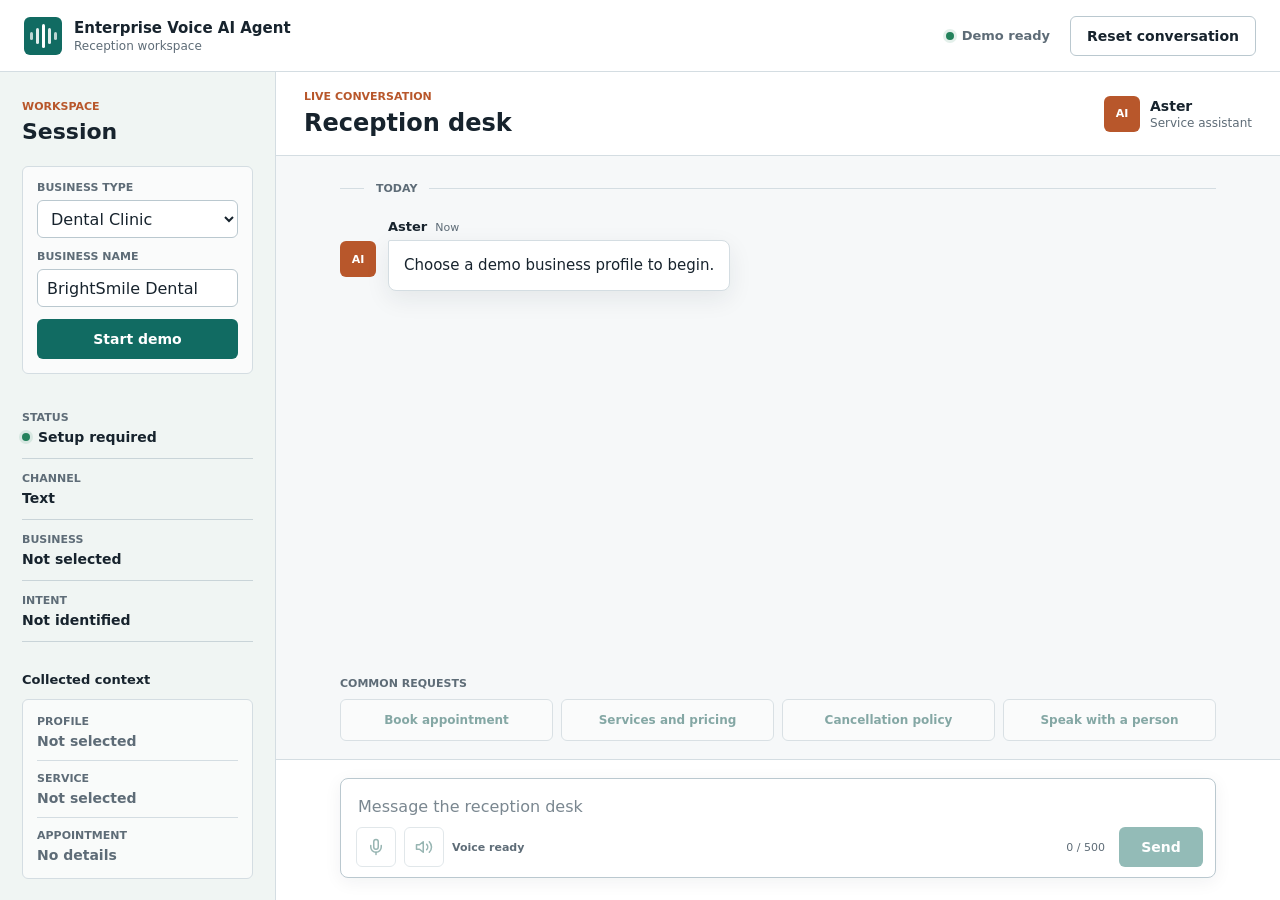
==== public/index.html @ cfefa518 "feat: prepare production vercel deployment" ====
<!DOCTYPE html>
<html lang="en">
  <head>
    <meta charset="UTF-8">
    <meta name="viewport" content="width=device-width, initial-scale=1.0">
    <meta
      name="description"
      content="Enterprise Voice AI Agent reception workspace"
    >
    <title>Enterprise Voice AI Agent</title>
    <link rel="stylesheet" href="styles.css">
  </head>
  <body>
    <a class="skip-link" href="#conversation-log">Skip to conversation</a>

    <div class="app-shell">
      <header class="topbar">
        <div class="brand" aria-label="Enterprise Voice AI Agent">
          <span class="brand-mark" aria-hidden="true">
            <span></span>
            <span></span>
            <span></span>
            <span></span>
            <span></span>
          </span>
          <span class="brand-copy">
            <strong>Enterprise Voice AI Agent</strong>
            <span>Reception workspace</span>
          </span>
        </div>

        <div class="topbar-actions">
          <span class="system-status">
            <span class="status-dot" aria-hidden="true"></span>
            Demo ready
          </span>
          <button class="button button--secondary" type="button" data-reset>
            Reset conversation
          </button>
        </div>
      </header>

      <main class="workspace">
        <aside class="session-panel" aria-labelledby="session-title">
          <div class="session-panel__header">
            <p class="eyebrow">Workspace</p>
            <h2 id="session-title">Session</h2>
          </div>

          <form class="profile-form" data-profile-form>
            <div class="field-group">
              <label for="business-type">Business type</label>
              <select id="business-type" name="business_type" data-business-type>
                <option value="dental">Dental Clinic</option>
                <option value="salon">Salon</option>
                <option value="auto_repair">Auto Repair Shop</option>
              </select>
            </div>

            <div class="field-group">
              <label for="business-name">Business name</label>
              <input
                id="business-name"
                name="business_name"
                type="text"
                maxlength="80"
                value="BrightSmile Dental"
                data-business-name
              >
            </div>

            <button class="button button--primary profile-form__submit" type="submit">
              Start demo
            </button>
          </form>

          <dl class="session-details">
            <div>
              <dt>Status</dt>
              <dd>
                <span class="status-dot" aria-hidden="true"></span>
                <span data-session-status>Setup required</span>
              </dd>
            </div>
            <div>
              <dt>Channel</dt>
              <dd data-session-channel>Text</dd>
            </div>
            <div>
              <dt>Business</dt>
              <dd data-session-business>Not selected</dd>
            </div>
            <div>
              <dt>Intent</dt>
              <dd data-session-intent>Not identified</dd>
            </div>
          </dl>

          <section class="context-panel" aria-labelledby="context-title">
            <h3 id="context-title">Collected context</h3>
            <dl class="context-list">
              <div>
                <dt>Profile</dt>
                <dd data-context-business>Not selected</dd>
              </div>
              <div>
                <dt>Service</dt>
                <dd data-context-service>Not selected</dd>
              </div>
              <div>
                <dt>Appointment</dt>
                <dd data-context-appointment>No details</dd>
              </div>
            </dl>
          </section>
        </aside>

        <section class="conversation-panel" aria-labelledby="conversation-title">
          <header class="conversation-header">
            <div>
              <p class="eyebrow">Live conversation</p>
              <h1 id="conversation-title">Reception desk</h1>
            </div>

            <div class="agent-identity" aria-label="Assistant identity">
              <span class="agent-avatar" aria-hidden="true">AI</span>
              <span>
                <strong>Aster</strong>
                <small>Service assistant</small>
              </span>
            </div>
          </header>

          <div
            class="conversation-log"
            id="conversation-log"
            role="log"
            aria-live="polite"
            aria-relevant="additions"
            tabindex="-1"
          >
            <div class="date-divider"><span>Today</span></div>

            <article class="message message--assistant" data-assistant-message>
              <span class="agent-avatar message__avatar" aria-hidden="true">AI</span>
              <div class="message__content">
                <div class="message__meta">
                  <strong>Aster</strong>
                  <time>Now</time>
                </div>
                <div class="message__bubble">
                  <p data-initial-assistant-text>Choose a demo business profile to begin.</p>
                </div>
              </div>
            </article>
          </div>

          <section class="quick-actions" aria-labelledby="quick-actions-title">
            <h2 id="quick-actions-title">Common requests</h2>
            <div class="quick-actions__grid">
              <button type="button" data-prompt="I would like to book an appointment." disabled>
                Book appointment
              </button>
              <button type="button" data-prompt="What services and pricing do you offer?" disabled>
                Services and pricing
              </button>
              <button type="button" data-prompt="What is your cancellation policy?" disabled>
                Cancellation policy
              </button>
              <button type="button" data-prompt="I need to speak with a person." disabled>
                Speak with a person
              </button>
            </div>
          </section>

          <div class="composer-region">
            <form class="composer" data-composer>
              <label class="visually-hidden" for="message-input">Message</label>
              <textarea
                id="message-input"
                name="message"
                rows="1"
                maxlength="500"
                placeholder="Message the reception desk"
                autocomplete="off"
                data-message-input
              ></textarea>
              <div class="composer__footer">
                <div class="voice-controls">
                  <button
                    class="icon-button"
                    type="button"
                    aria-label="Start voice input"
                    aria-pressed="false"
                    title="Start voice input"
                    disabled
                    data-voice-input
                  >
                    <svg
                      aria-hidden="true"
                      viewBox="0 0 24 24"
                      fill="none"
                      stroke="currentColor"
                      stroke-width="2"
                      stroke-linecap="round"
                      stroke-linejoin="round"
                    >
                      <path d="M12 2a3 3 0 0 0-3 3v7a3 3 0 0 0 6 0V5a3 3 0 0 0-3-3Z"></path>
                      <path d="M19 10v2a7 7 0 0 1-14 0v-2"></path>
                      <path d="M12 19v3"></path>
                    </svg>
                  </button>
                  <button
                    class="icon-button"
                    type="button"
                    aria-label="Read latest assistant response"
                    title="Read latest assistant response"
                    disabled
                    data-speak-latest
                  >
                    <svg
                      aria-hidden="true"
                      viewBox="0 0 24 24"
                      fill="none"
                      stroke="currentColor"
                      stroke-width="2"
                      stroke-linecap="round"
                      stroke-linejoin="round"
                    >
                      <path d="M11 5 6 9H2v6h4l5 4V5Z"></path>
                      <path d="M15.54 8.46a5 5 0 0 1 0 7.07"></path>
                      <path d="M19.07 4.93a10 10 0 0 1 0 14.14"></path>
                    </svg>
                  </button>
                  <span class="voice-status" role="status" data-voice-status>
                    Checking voice support
                  </span>
                </div>

                <div class="composer-actions">
                  <span class="character-count" data-character-count>0 / 500</span>
                  <button class="button button--primary" type="submit" disabled data-send>
                    Send
                  </button>
                </div>
              </div>
            </form>
          </div>
        </section>
      </main>
    </div>

    <p class="visually-hidden" role="status" aria-live="polite" data-announcement></p>

    <script src="app.js"></script>
  </body>
</html>
---- public/styles.css ----
:root {
  color-scheme: light;
  --page: #e9eef2;
  --surface: #ffffff;
  --surface-subtle: #f6f8f9;
  --sidebar: #f0f5f3;
  --text: #17232d;
  --text-soft: #5e6c77;
  --border: #d4dde2;
  --border-strong: #bac8cf;
  --primary: #116b62;
  --primary-dark: #0a514a;
  --primary-soft: #e0f0ec;
  --accent: #b8572b;
  --user-message: #234f68;
  --focus: #c36b14;
  --success: #23815b;
  --shadow: 0 8px 24px rgba(23, 35, 45, 0.08);
  font-family:
    Inter, ui-sans-serif, system-ui, -apple-system, BlinkMacSystemFont, "Segoe UI",
    sans-serif;
}

* {
  box-sizing: border-box;
}

html {
  min-width: 320px;
  background: var(--page);
}

body {
  min-width: 320px;
  min-height: 100vh;
  min-height: 100dvh;
  margin: 0;
  overflow: hidden;
  color: var(--text);
  background: var(--page);
}

button,
input,
select,
textarea {
  font: inherit;
}

button {
  color: inherit;
}

button:focus-visible,
input:focus-visible,
select:focus-visible,
textarea:focus-visible,
[tabindex="-1"]:focus-visible {
  outline: 3px solid rgba(195, 107, 20, 0.35);
  outline-offset: 2px;
}

.skip-link {
  position: fixed;
  top: 8px;
  left: 8px;
  z-index: 20;
  padding: 10px 14px;
  border-radius: 4px;
  color: #ffffff;
  background: var(--text);
  transform: translateY(-150%);
}

.skip-link:focus {
  transform: translateY(0);
}

.visually-hidden {
  position: absolute;
  width: 1px;
  height: 1px;
  padding: 0;
  margin: -1px;
  overflow: hidden;
  clip: rect(0, 0, 0, 0);
  white-space: nowrap;
  border: 0;
}

.app-shell {
  display: grid;
  grid-template-rows: 72px minmax(0, 1fr);
  width: 100%;
  height: 100vh;
  height: 100dvh;
  background: var(--surface);
}

.topbar {
  position: relative;
  z-index: 5;
  display: flex;
  align-items: center;
  justify-content: space-between;
  gap: 24px;
  min-width: 0;
  padding: 0 24px;
  border-bottom: 1px solid var(--border);
  background: var(--surface);
}

.brand,
.topbar-actions,
.system-status,
.agent-identity,
.session-details dd {
  display: flex;
  align-items: center;
}

.brand {
  min-width: 0;
  gap: 12px;
}

.brand-mark {
  display: flex;
  flex: 0 0 38px;
  align-items: center;
  justify-content: center;
  gap: 3px;
  width: 38px;
  height: 38px;
  border-radius: 6px;
  background: var(--primary);
}

.brand-mark span {
  display: block;
  width: 3px;
  border-radius: 2px;
  background: #ffffff;
}

.brand-mark span:nth-child(1),
.brand-mark span:nth-child(5) {
  height: 8px;
  opacity: 0.72;
}

.brand-mark span:nth-child(2),
.brand-mark span:nth-child(4) {
  height: 16px;
  opacity: 0.88;
}

.brand-mark span:nth-child(3) {
  height: 24px;
}

.brand-copy {
  display: grid;
  min-width: 0;
  gap: 2px;
}

.brand-copy strong {
  overflow: hidden;
  font-size: 15px;
  font-weight: 720;
  text-overflow: ellipsis;
  white-space: nowrap;
}

.brand-copy > span {
  color: var(--text-soft);
  font-size: 12px;
}

.topbar-actions {
  flex: 0 0 auto;
  gap: 20px;
}

.system-status {
  gap: 8px;
  color: var(--text-soft);
  font-size: 13px;
  font-weight: 600;
}

.status-dot {
  display: inline-block;
  flex: 0 0 8px;
  width: 8px;
  height: 8px;
  border-radius: 50%;
  background: var(--success);
  box-shadow: 0 0 0 3px rgba(35, 129, 91, 0.12);
}

.button {
  min-height: 40px;
  padding: 0 16px;
  border: 1px solid transparent;
  border-radius: 6px;
  font-size: 14px;
  font-weight: 700;
  cursor: pointer;
  transition:
    background-color 160ms ease,
    border-color 160ms ease,
    color 160ms ease;
}

.button--secondary {
  border-color: var(--border-strong);
  background: var(--surface);
}

.button--secondary:hover {
  border-color: var(--primary);
  color: var(--primary-dark);
  background: var(--primary-soft);
}

.button--primary {
  min-width: 84px;
  color: #ffffff;
  background: var(--primary);
}

.button--primary:hover:not(:disabled) {
  background: var(--primary-dark);
}

.button:disabled {
  cursor: not-allowed;
  opacity: 0.45;
}

.workspace {
  display: grid;
  grid-template-columns: minmax(236px, 276px) minmax(0, 1fr);
  min-width: 0;
  min-height: 0;
}

.session-panel {
  min-width: 0;
  padding: 28px 22px;
  overflow-y: auto;
  border-right: 1px solid var(--border);
  background: var(--sidebar);
}

.session-panel__header {
  margin-bottom: 22px;
}

.profile-form {
  display: grid;
  gap: 12px;
  margin-bottom: 24px;
  padding: 14px;
  border: 1px solid var(--border);
  border-radius: 6px;
  background: rgba(255, 255, 255, 0.68);
}

.field-group {
  display: grid;
  gap: 6px;
}

.field-group label {
  color: var(--text-soft);
  font-size: 11px;
  font-weight: 800;
  text-transform: uppercase;
}

.field-group input,
.field-group select {
  width: 100%;
  min-height: 38px;
  padding: 7px 9px;
  border: 1px solid var(--border-strong);
  border-radius: 6px;
  color: var(--text);
  background: var(--surface);
}

.profile-form__submit {
  width: 100%;
}

.eyebrow {
  margin: 0 0 6px;
  color: var(--accent);
  font-size: 11px;
  font-weight: 800;
  text-transform: uppercase;
  letter-spacing: 0;
}

.session-panel h2,
.conversation-header h1,
.context-panel h3,
.quick-actions h2 {
  margin: 0;
  letter-spacing: 0;
}

.session-panel h2 {
  font-size: 22px;
}

.session-details,
.context-list {
  margin: 0;
}

.session-details > div {
  padding: 13px 0;
  border-bottom: 1px solid rgba(186, 200, 207, 0.72);
}

.session-details dt,
.context-list dt {
  margin-bottom: 5px;
  color: var(--text-soft);
  font-size: 11px;
  font-weight: 700;
  text-transform: uppercase;
}

.session-details dd,
.context-list dd {
  min-width: 0;
  margin: 0;
  font-size: 14px;
  font-weight: 650;
  overflow-wrap: anywhere;
}

.session-details dd {
  gap: 8px;
}

.context-panel {
  margin-top: 30px;
}

.context-panel h3 {
  margin-bottom: 12px;
  font-size: 13px;
}

.context-list {
  padding: 4px 14px;
  border: 1px solid var(--border);
  border-radius: 6px;
  background: rgba(255, 255, 255, 0.62);
}

.context-list > div {
  padding: 11px 0;
  border-bottom: 1px solid var(--border);
}

.context-list > div:last-child {
  border-bottom: 0;
}

.context-list dd {
  color: var(--text-soft);
  font-weight: 600;
}

.conversation-panel {
  display: grid;
  grid-template-rows: auto minmax(0, 1fr) auto auto;
  min-width: 0;
  min-height: 0;
  background: var(--surface-subtle);
}

.conversation-header {
  display: flex;
  align-items: center;
  justify-content: space-between;
  gap: 24px;
  min-height: 84px;
  padding: 16px 28px;
  border-bottom: 1px solid var(--border);
  background: var(--surface);
}

.conversation-header h1 {
  font-size: 24px;
  line-height: 1.2;
}

.agent-identity {
  flex: 0 0 auto;
  gap: 10px;
}

.agent-avatar {
  display: inline-flex;
  flex: 0 0 36px;
  align-items: center;
  justify-content: center;
  width: 36px;
  height: 36px;
  border-radius: 6px;
  color: #ffffff;
  background: var(--accent);
  font-size: 11px;
  font-weight: 800;
}

.agent-identity > span:last-child {
  display: grid;
  gap: 2px;
}

.agent-identity strong {
  font-size: 14px;
}

.agent-identity small {
  color: var(--text-soft);
  font-size: 12px;
}

.conversation-log {
  width: 100%;
  max-width: 940px;
  min-height: 0;
  margin: 0 auto;
  padding: 26px 32px;
  overflow-y: auto;
  scroll-behavior: smooth;
}

.date-divider {
  display: flex;
  align-items: center;
  gap: 12px;
  margin-bottom: 24px;
  color: var(--text-soft);
  font-size: 11px;
  font-weight: 700;
  text-transform: uppercase;
}

.date-divider::before,
.date-divider::after {
  height: 1px;
  background: var(--border);
  content: "";
}

.date-divider::before {
  flex: 0 0 24px;
}

.date-divider::after {
  flex: 1;
}

.message {
  display: flex;
  align-items: flex-start;
  gap: 12px;
  width: min(100%, 720px);
  margin-bottom: 22px;
}

.message--user {
  justify-content: flex-end;
  margin-left: auto;
}

.message__avatar {
  margin-top: 22px;
}

.message__content {
  min-width: 0;
  max-width: min(100%, 640px);
}

.message__meta {
  display: flex;
  align-items: baseline;
  gap: 8px;
  margin-bottom: 6px;
}

.message--user .message__meta {
  justify-content: flex-end;
}

.message__meta strong {
  font-size: 13px;
}

.message__meta time {
  color: var(--text-soft);
  font-size: 11px;
}

.message__bubble {
  padding: 13px 15px;
  border: 1px solid var(--border);
  border-radius: 2px 8px 8px 8px;
  background: var(--surface);
  box-shadow: var(--shadow);
}

.message--user .message__bubble {
  border-color: var(--user-message);
  border-radius: 8px 2px 8px 8px;
  color: #ffffff;
  background: var(--user-message);
  box-shadow: none;
}

.message--error .message__bubble {
  border-color: #c26b64;
  background: #fff7f6;
}

.message__bubble p {
  margin: 0;
  font-size: 15px;
  line-height: 1.55;
  overflow-wrap: anywhere;
}

.quick-actions {
  width: 100%;
  max-width: 940px;
  margin: 0 auto;
  padding: 12px 32px 18px;
}

.quick-actions h2 {
  margin-bottom: 9px;
  color: var(--text-soft);
  font-size: 11px;
  font-weight: 800;
  text-transform: uppercase;
}

.quick-actions__grid {
  display: grid;
  grid-template-columns: repeat(4, minmax(0, 1fr));
  gap: 8px;
}

.quick-actions button {
  min-height: 42px;
  padding: 8px 10px;
  border: 1px solid var(--border-strong);
  border-radius: 6px;
  color: var(--primary-dark);
  background: var(--surface);
  font-size: 12px;
  font-weight: 700;
  line-height: 1.25;
  cursor: pointer;
  transition:
    border-color 160ms ease,
    background-color 160ms ease;
}

.quick-actions button:hover {
  border-color: var(--primary);
  background: var(--primary-soft);
}

.quick-actions button:disabled {
  cursor: not-allowed;
  opacity: 0.48;
}

.composer-region {
  padding: 18px 28px 22px;
  border-top: 1px solid var(--border);
  background: var(--surface);
}

.composer {
  width: 100%;
  max-width: 876px;
  margin: 0 auto;
  padding: 11px 12px 10px 15px;
  border: 1px solid var(--border-strong);
  border-radius: 8px;
  background: var(--surface);
  box-shadow: 0 4px 18px rgba(23, 35, 45, 0.06);
  transition:
    border-color 160ms ease,
    box-shadow 160ms ease;
}

.composer:focus-within {
  border-color: var(--primary);
  box-shadow: 0 0 0 3px rgba(17, 107, 98, 0.1);
}

.composer textarea {
  display: block;
  width: 100%;
  min-height: 32px;
  max-height: 144px;
  padding: 5px 2px;
  resize: none;
  overflow-y: auto;
  border: 0;
  outline: 0;
  color: var(--text);
  background: transparent;
  line-height: 1.45;
}

.composer textarea::placeholder {
  color: #7a8790;
}

.composer__footer {
  display: flex;
  align-items: center;
  justify-content: space-between;
  gap: 16px;
  min-height: 40px;
  margin-top: 4px;
}

.voice-controls,
.composer-actions {
  display: flex;
  align-items: center;
}

.voice-controls {
  min-width: 0;
  gap: 8px;
}

.composer-actions {
  flex: 0 0 auto;
  gap: 14px;
}

.icon-button {
  display: inline-flex;
  flex: 0 0 40px;
  align-items: center;
  justify-content: center;
  width: 40px;
  height: 40px;
  padding: 0;
  border: 1px solid var(--border-strong);
  border-radius: 6px;
  color: var(--primary-dark);
  background: var(--surface);
  cursor: pointer;
  transition:
    border-color 160ms ease,
    background-color 160ms ease,
    color 160ms ease;
}

.icon-button svg {
  width: 18px;
  height: 18px;
}

.icon-button:hover:not(:disabled) {
  border-color: var(--primary);
  background: var(--primary-soft);
}

.icon-button:disabled {
  cursor: not-allowed;
  opacity: 0.42;
}

.icon-button.is-listening {
  border-color: var(--accent);
  color: #ffffff;
  background: var(--accent);
}

.voice-status {
  min-width: 104px;
  overflow: hidden;
  color: var(--text-soft);
  font-size: 11px;
  font-weight: 650;
  text-overflow: ellipsis;
  white-space: nowrap;
}

.voice-status.is-active {
  color: var(--accent);
}

.character-count {
  color: var(--text-soft);
  font-size: 11px;
  font-variant-numeric: tabular-nums;
}

.character-count.is-near-limit {
  color: var(--accent);
  font-weight: 800;
}

@media (max-width: 900px) {
  .workspace {
    grid-template-columns: 220px minmax(0, 1fr);
  }

  .session-panel {
    padding-inline: 18px;
  }

  .quick-actions__grid {
    grid-template-columns: repeat(2, minmax(0, 1fr));
  }
}

@media (max-width: 720px) {
  body {
    overflow: auto;
  }

  .app-shell {
    grid-template-rows: auto auto;
    min-height: 100vh;
    min-height: 100dvh;
    height: auto;
  }

  .topbar {
    min-height: 68px;
    padding: 12px 16px;
  }

  .brand-copy > span,
  .system-status {
    display: none;
  }

  .workspace {
    display: block;
  }

  .session-panel {
    padding: 14px 16px;
    overflow: visible;
    border-right: 0;
    border-bottom: 1px solid var(--border);
  }

  .session-panel__header,
  .context-panel {
    display: none;
  }

  .profile-form {
    grid-template-columns: minmax(0, 1fr) minmax(0, 1fr) auto;
    align-items: end;
    margin-bottom: 12px;
    padding: 10px;
  }

  .profile-form__submit {
    width: auto;
    min-width: 104px;
  }

  .session-details {
    display: grid;
    grid-template-columns: repeat(4, minmax(0, 1fr));
    border: 1px solid var(--border);
    border-radius: 6px;
    background: rgba(255, 255, 255, 0.64);
  }

  .session-details > div {
    min-width: 0;
    padding: 9px 10px;
    border-right: 1px solid var(--border);
    border-bottom: 0;
  }

  .session-details > div:last-child {
    border-right: 0;
  }

  .session-details dd {
    font-size: 12px;
  }

  .conversation-panel {
    grid-template-rows: auto minmax(360px, 1fr) auto auto;
    min-height: calc(100dvh - 155px);
  }

  .conversation-header {
    min-height: 76px;
    padding: 14px 18px;
  }

  .conversation-header h1 {
    font-size: 21px;
  }

  .conversation-log {
    padding: 22px 18px;
  }

  .quick-actions {
    padding: 10px 18px 16px;
  }

  .composer-region {
    padding: 14px 18px 18px;
  }

}

@media (max-width: 500px) {
  .topbar {
    gap: 10px;
  }

  .brand {
    gap: 9px;
  }

  .brand-mark {
    flex-basis: 34px;
    width: 34px;
    height: 34px;
  }

  .brand-copy strong {
    max-width: 156px;
    font-size: 13px;
  }

  .button--secondary {
    min-height: 36px;
    padding-inline: 11px;
    font-size: 12px;
  }

  .session-details {
    grid-template-columns: repeat(2, minmax(0, 1fr));
  }

  .profile-form {
    grid-template-columns: 1fr;
  }

  .profile-form__submit {
    width: 100%;
  }

  .session-details > div:nth-child(2) {
    border-right: 0;
  }

  .session-details > div:nth-child(-n + 2) {
    border-bottom: 1px solid var(--border);
  }

  .agent-identity small {
    display: none;
  }

  .conversation-log,
  .quick-actions,
  .composer-region {
    padding-right: 14px;
    padding-left: 14px;
  }

  .message {
    gap: 8px;
  }

  .message__avatar {
    flex-basis: 32px;
    width: 32px;
    height: 32px;
  }

  .message__content {
    max-width: calc(100% - 40px);
  }

  .message--user .message__content {
    max-width: 88%;
  }

  .composer__footer {
    flex-wrap: wrap;
    gap: 8px;
  }

  .voice-controls,
  .composer-actions {
    width: 100%;
  }

  .voice-status {
    display: flex;
    flex: 1;
    align-items: center;
    min-width: 0;
    min-height: 28px;
    overflow: visible;
    white-space: normal;
  }

  .composer-actions {
    justify-content: space-between;
  }
}

@media (prefers-reduced-motion: reduce) {
  *,
  *::before,
  *::after {
    scroll-behavior: auto !important;
    transition-duration: 0.01ms !important;
  }
}
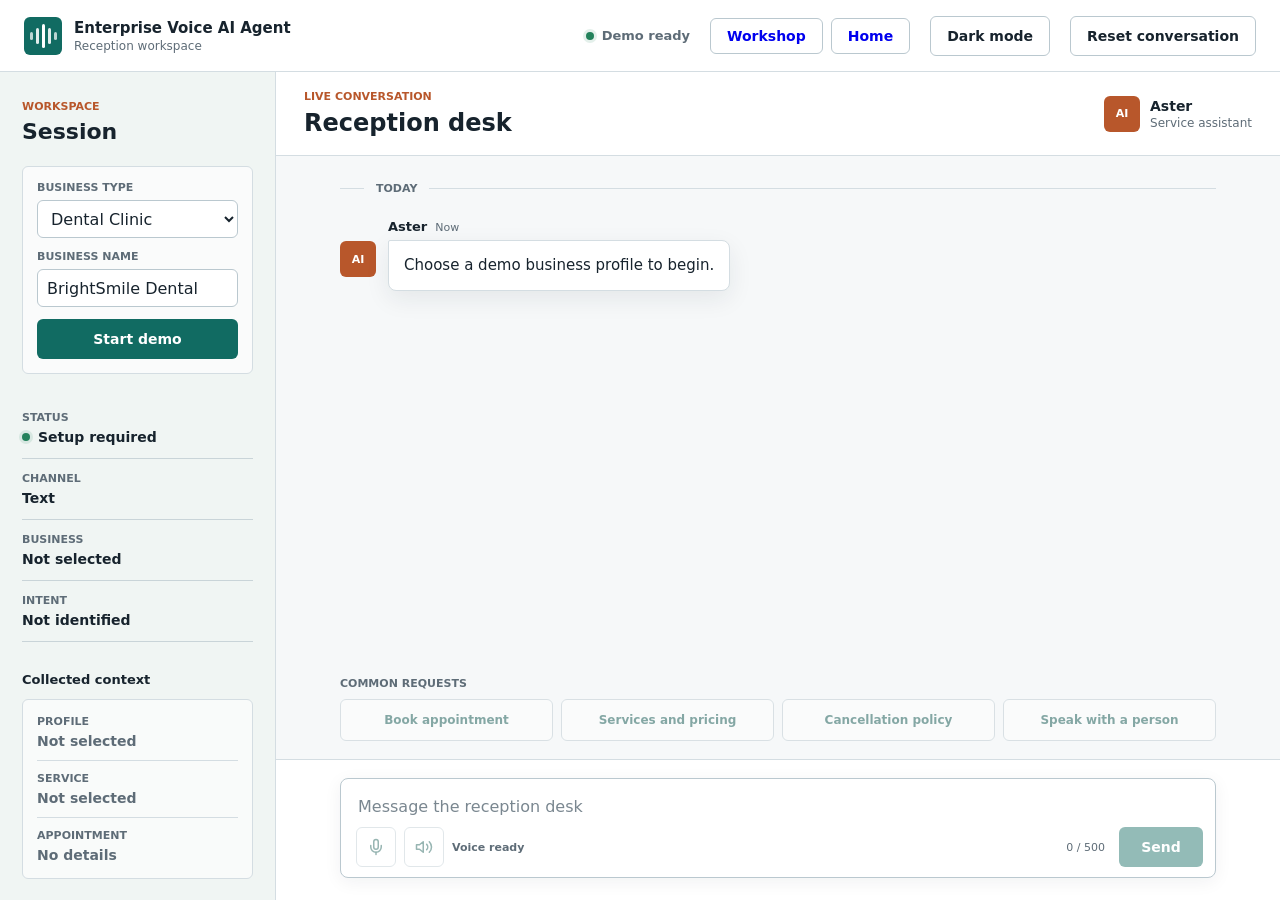
==== commit 1537d294: "feat: add portfolio navigation and dark mode" ====
--- a/public/index.html
+++ b/public/index.html
@@ -34,6 +34,22 @@
             <span class="status-dot" aria-hidden="true"></span>
             Demo ready
           </span>
+          <nav class="portfolio-nav" aria-label="Portfolio navigation">
+            <a class="button button--secondary" href="https://aakanksha98.github.io/projects.html">
+              Workshop
+            </a>
+            <a class="button button--secondary" href="https://aakanksha98.github.io/">
+              Home
+            </a>
+          </nav>
+          <button
+            class="button button--secondary"
+            type="button"
+            aria-pressed="false"
+            data-theme-toggle
+          >
+            Dark mode
+          </button>
           <button class="button button--secondary" type="button" data-reset>
             Reset conversation
           </button>
--- a/public/styles.css
+++ b/public/styles.css
@@ -15,10 +15,36 @@
   --user-message: #234f68;
   --focus: #c36b14;
   --success: #23815b;
+  --panel-overlay: rgba(255, 255, 255, 0.68);
+  --panel-overlay-soft: rgba(255, 255, 255, 0.62);
+  --error-surface: #fff7f6;
   --shadow: 0 8px 24px rgba(23, 35, 45, 0.08);
   font-family:
     Inter, ui-sans-serif, system-ui, -apple-system, BlinkMacSystemFont, "Segoe UI",
     sans-serif;
+}
+
+body.theme-dark {
+  color-scheme: dark;
+  --page: #0b1117;
+  --surface: #111a22;
+  --surface-subtle: #0e151c;
+  --sidebar: #101b1a;
+  --text: #e6edf3;
+  --text-soft: #a8b5c1;
+  --border: #273744;
+  --border-strong: #425563;
+  --primary: #35c0ad;
+  --primary-dark: #8ceee2;
+  --primary-soft: rgba(53, 192, 173, 0.14);
+  --accent: #f2a14a;
+  --user-message: #2f6f91;
+  --focus: #f2a14a;
+  --success: #50d68a;
+  --panel-overlay: rgba(16, 27, 26, 0.76);
+  --panel-overlay-soft: rgba(17, 26, 34, 0.7);
+  --error-surface: rgba(121, 37, 37, 0.18);
+  --shadow: 0 12px 34px rgba(0, 0, 0, 0.28);
 }
 
 * {
@@ -183,6 +209,16 @@
   gap: 20px;
 }
 
+.portfolio-nav {
+  display: flex;
+  align-items: center;
+  gap: 8px;
+}
+
+.portfolio-nav .button {
+  min-height: 36px;
+}
+
 .system-status {
   gap: 8px;
   color: var(--text-soft);
@@ -201,12 +237,16 @@
 }
 
 .button {
+  display: inline-flex;
+  align-items: center;
+  justify-content: center;
   min-height: 40px;
   padding: 0 16px;
   border: 1px solid transparent;
   border-radius: 6px;
   font-size: 14px;
   font-weight: 700;
+  text-decoration: none;
   cursor: pointer;
   transition:
     background-color 160ms ease,
@@ -266,7 +306,7 @@
   padding: 14px;
   border: 1px solid var(--border);
   border-radius: 6px;
-  background: rgba(255, 255, 255, 0.68);
+  background: var(--panel-overlay);
 }
 
 .field-group {
@@ -362,7 +402,7 @@
   padding: 4px 14px;
   border: 1px solid var(--border);
   border-radius: 6px;
-  background: rgba(255, 255, 255, 0.62);
+  background: var(--panel-overlay-soft);
 }
 
 .context-list > div {
@@ -532,7 +572,7 @@
 
 .message--error .message__bubble {
   border-color: #c26b64;
-  background: #fff7f6;
+  background: var(--error-surface);
 }
 
 .message__bubble p {
@@ -750,8 +790,19 @@
   }
 
   .topbar {
+    flex-wrap: wrap;
     min-height: 68px;
     padding: 12px 16px;
+  }
+
+  .topbar-actions {
+    flex-wrap: wrap;
+    justify-content: flex-end;
+    gap: 8px;
+  }
+
+  .portfolio-nav {
+    gap: 6px;
   }
 
   .brand-copy > span,
@@ -792,7 +843,7 @@
     grid-template-columns: repeat(4, minmax(0, 1fr));
     border: 1px solid var(--border);
     border-radius: 6px;
-    background: rgba(255, 255, 255, 0.64);
+    background: var(--panel-overlay);
   }
 
   .session-details > div {
@@ -841,6 +892,11 @@
 @media (max-width: 500px) {
   .topbar {
     gap: 10px;
+  }
+
+  .topbar-actions {
+    width: 100%;
+    justify-content: flex-start;
   }
 
   .brand {
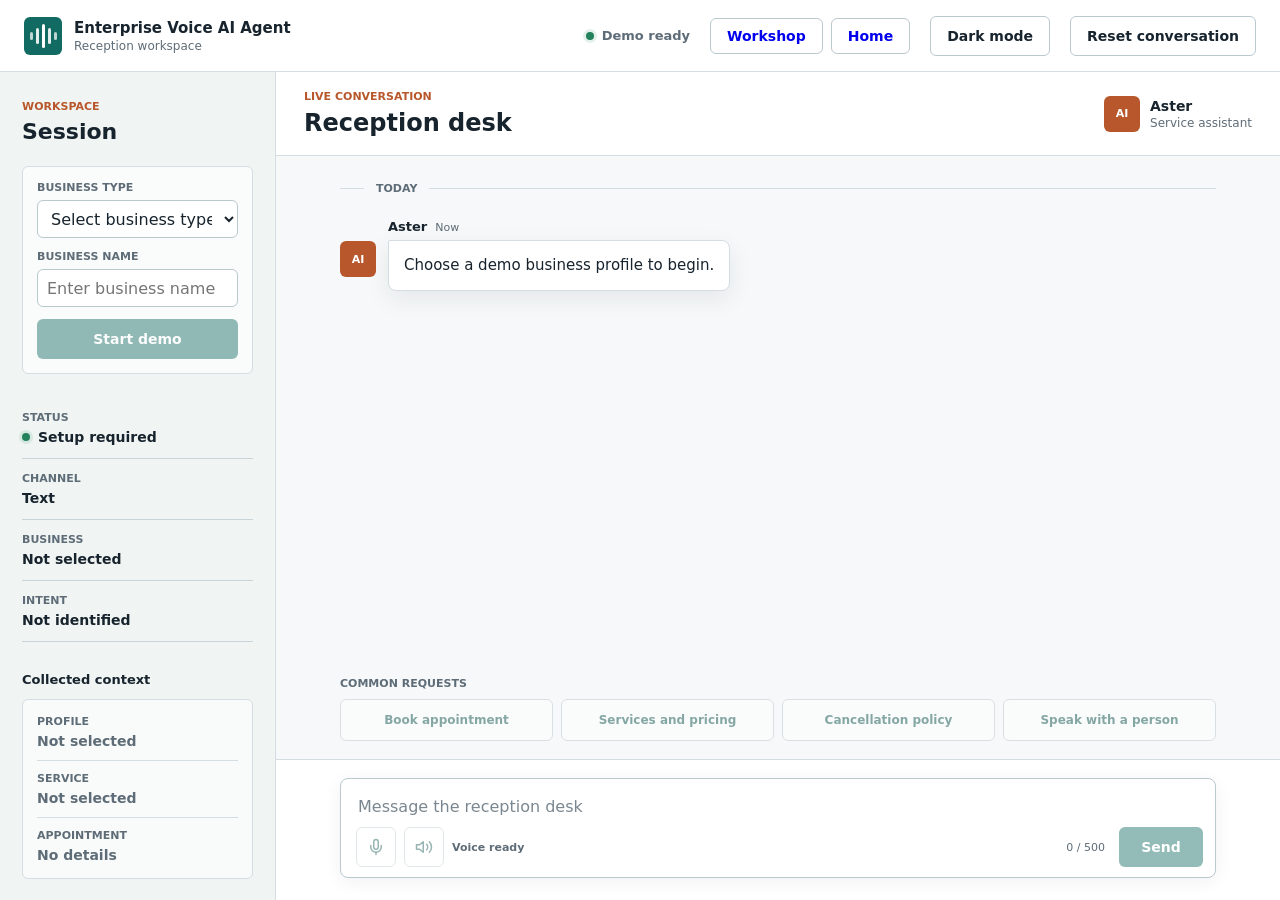
==== commit 2ff849fa: "fix: require custom business profile input" ====
--- a/public/index.html
+++ b/public/index.html
@@ -66,7 +66,8 @@
           <form class="profile-form" data-profile-form>
             <div class="field-group">
               <label for="business-type">Business type</label>
-              <select id="business-type" name="business_type" data-business-type>
+              <select id="business-type" name="business_type" required data-business-type>
+                <option value="" selected disabled>Select business type</option>
                 <option value="dental">Dental Clinic</option>
                 <option value="salon">Salon</option>
                 <option value="auto_repair">Auto Repair Shop</option>
@@ -80,7 +81,8 @@
                 name="business_name"
                 type="text"
                 maxlength="80"
-                value="BrightSmile Dental"
+                placeholder="Example: BrightSmile Dental"
+                required
                 data-business-name
               >
             </div>
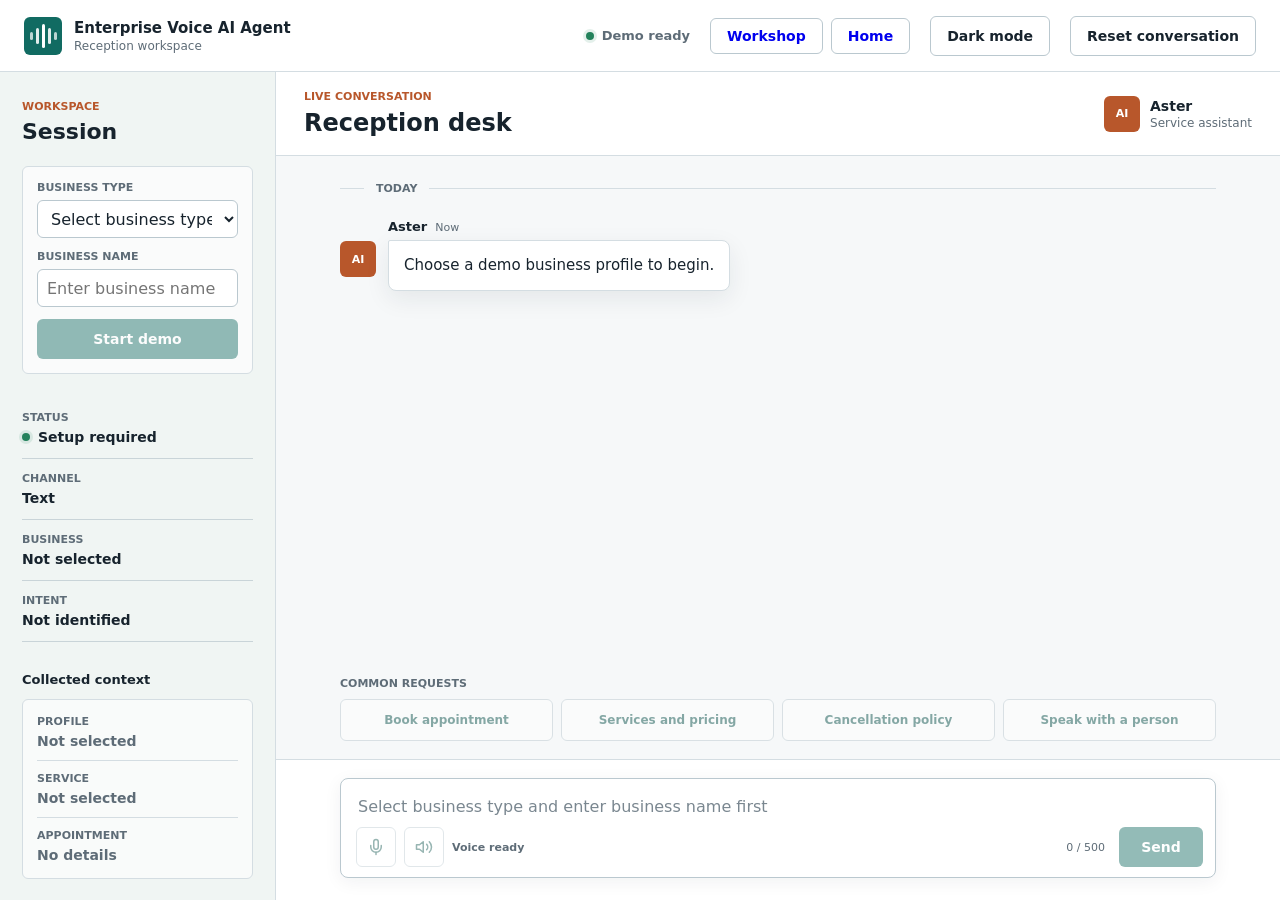
==== commit 6b5420ca: "fix: enforce profile and booking policy guardrails" ====
--- a/public/index.html
+++ b/public/index.html
@@ -201,6 +201,7 @@
                 maxlength="500"
                 placeholder="Message the reception desk"
                 autocomplete="off"
+                disabled
                 data-message-input
               ></textarea>
               <div class="composer__footer">
